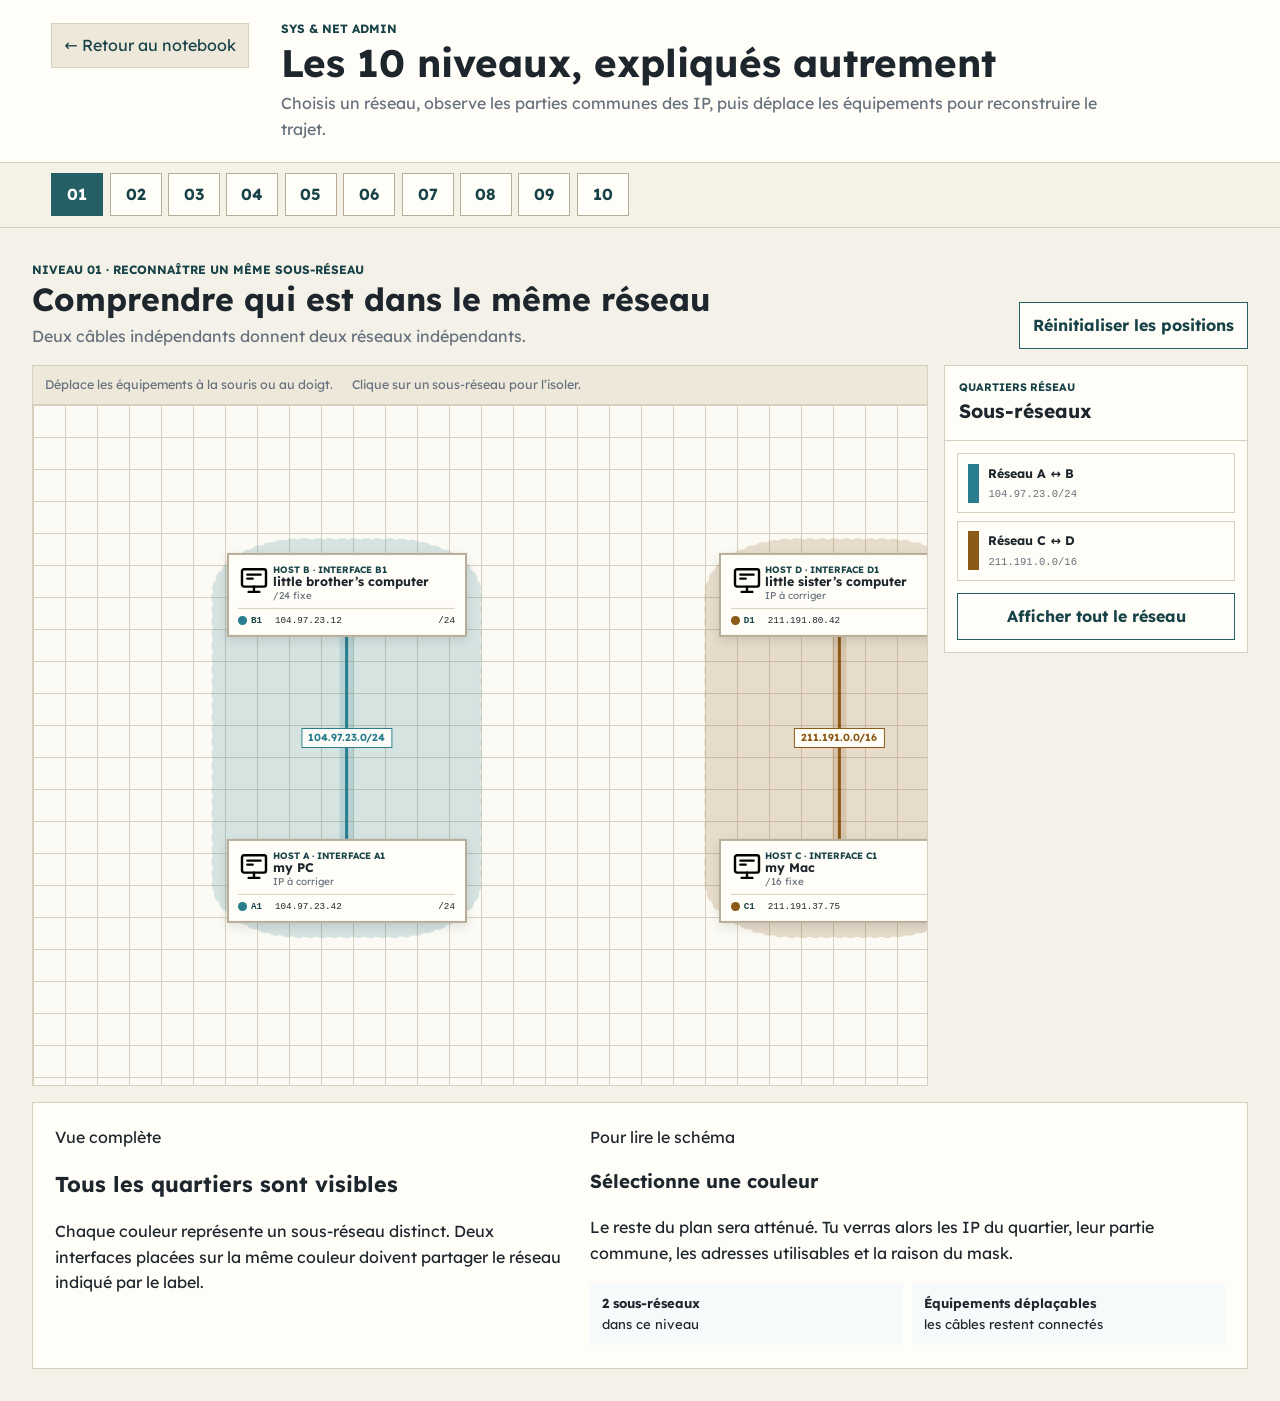
==== net-practice-visual.html @ 6c93b632 "Random Commit" ====
<!doctype html>
<html lang="fr">
  <head>
    <meta charset="utf-8">
    <meta name="viewport" content="width=device-width, initial-scale=1">
    <title>NetPractice - Les 10 niveaux expliqués autrement</title>
    <meta
      name="description"
      content="Visualisation interactive des dix niveaux NetPractice : sous-réseaux, interfaces, IP communes et choix des masks."
    >
    <link rel="stylesheet" href="styles/net-practice-visual.css">
  </head>
  <body>
    <a class="skip-link" href="#visual-main">Aller au schéma</a>

    <header class="visual-header">
      <a class="back-link" href="index.html">← Retour au notebook</a>
      <div>
        <p>Sys & Net Admin</p>
        <h1>Les 10 niveaux, expliqués autrement</h1>
        <span>Choisis un réseau, observe les parties communes des IP, puis déplace les équipements pour reconstruire le trajet.</span>
      </div>
    </header>

    <nav class="level-selector" aria-label="Choisir un niveau">
      <div id="level-tabs" role="tablist"></div>
    </nav>

    <main id="visual-main" class="visual-main">
      <section class="level-introduction">
        <div>
          <p id="level-focus"></p>
          <h2 id="level-title"></h2>
          <span id="level-summary"></span>
        </div>
        <button id="reset-layout" type="button">Réinitialiser les positions</button>
      </section>

      <section class="visual-workspace">
        <div class="map-column">
          <div class="map-help">
            <span>Déplace les équipements à la souris ou au doigt.</span>
            <span>Clique sur un sous-réseau pour l’isoler.</span>
          </div>
          <div id="map-scroll" class="map-scroll">
            <div id="network-map" class="network-map" aria-label="Schéma interactif du niveau"></div>
          </div>
        </div>

        <aside class="subnet-panel" aria-label="Sous-réseaux du niveau">
          <div class="panel-heading">
            <p>Quartiers réseau</p>
            <h2>Sous-réseaux</h2>
          </div>
          <div id="subnet-list" class="subnet-list"></div>
          <button id="show-all-subnets" class="show-all" type="button">Afficher tout le réseau</button>
        </aside>
      </section>

      <section id="subnet-explanation" class="subnet-explanation" aria-live="polite"></section>
    </main>

    <script src="data/net-practice-levels.js"></script>
    <script src="data/net-practice-diagram-details.js"></script>
    <script src="data/net-practice-visual.js"></script>
    <script src="scripts/net-practice-visual.js"></script>
  </body>
</html>
---- styles/net-practice-visual.css ----
@import url("https://fonts.googleapis.com/css2?family=Lexend:wght@400;500;600;700&display=swap");

:root {
  --bg: #f4f1e8;
  --surface: #fffdf7;
  --surface-muted: #eee8da;
  --ink: #1d252d;
  --muted: #66717d;
  --line: #d8d0be;
  --line-strong: #b7ac97;
  --accent: #235f65;
  --accent-dark: #174348;
  --focus: #1d70b8;
  --code: #101820;
  --subnet-1: #287d8e;
  --subnet-2: #8a5a16;
  --subnet-3: #6c5a9b;
  --subnet-4: #39794f;
  --subnet-5: #a34b63;
}

* {
  box-sizing: border-box;
}

html {
  scroll-behavior: smooth;
}

body {
  min-width: 0;
  min-height: 100vh;
  margin: 0;
  background: var(--bg);
  color: var(--ink);
  font-family: "Lexend", system-ui, sans-serif;
  line-height: 1.6;
}

button,
a {
  font: inherit;
}

button {
  cursor: pointer;
}

button:focus-visible,
a:focus-visible,
.visual-node:focus-visible {
  outline: 3px solid var(--focus);
  outline-offset: 3px;
}

.skip-link {
  position: fixed;
  z-index: 20;
  top: 0.6rem;
  left: 0.6rem;
  transform: translateY(-160%);
  background: var(--ink);
  color: white;
  padding: 0.5rem 0.7rem;
}

.skip-link:focus {
  transform: none;
}

.visual-header {
  display: grid;
  grid-template-columns: auto minmax(0, 1fr);
  gap: clamp(1rem, 3vw, 2rem);
  align-items: start;
  border-bottom: 1px solid var(--line);
  background: var(--surface);
  padding: 1.2rem clamp(1rem, 4vw, 3.5rem);
}

.back-link {
  margin-top: 0.25rem;
  border: 1px solid var(--line);
  background: var(--surface-muted);
  color: var(--accent-dark);
  padding: 0.55rem 0.75rem;
  text-decoration: none;
}

.visual-header p,
.visual-header h1,
.visual-header span {
  margin: 0;
}

.visual-header p {
  color: var(--accent-dark);
  font-size: 0.75rem;
  font-weight: 700;
  text-transform: uppercase;
}

.visual-header h1 {
  margin-top: 0.15rem;
  font-size: clamp(1.6rem, 3vw, 2.45rem);
  line-height: 1.15;
}

.visual-header span {
  display: block;
  max-width: 85ch;
  margin-top: 0.4rem;
  color: var(--muted);
}

.level-selector {
  position: sticky;
  z-index: 10;
  top: 0;
  overflow-x: auto;
  border-bottom: 1px solid var(--line);
  background: rgb(244 241 232 / 0.96);
  padding: 0.65rem clamp(1rem, 4vw, 3.5rem);
  backdrop-filter: blur(8px);
}

#level-tabs {
  display: grid;
  grid-auto-flow: column;
  grid-auto-columns: 3.25rem;
  gap: 0.4rem;
  width: max-content;
}

.level-tab {
  height: 2.7rem;
  border: 1px solid var(--line-strong);
  background: var(--surface);
  color: var(--accent-dark);
  font-weight: 700;
}

.level-tab[aria-selected="true"] {
  border-color: var(--accent);
  background: var(--accent);
  color: white;
}

.visual-main {
  width: min(100%, 1680px);
  margin: 0 auto;
  padding: clamp(1rem, 3vw, 2rem);
}

.level-introduction {
  display: flex;
  gap: 1rem;
  align-items: end;
  justify-content: space-between;
  margin-bottom: 1rem;
}

.level-introduction p,
.level-introduction h2,
.level-introduction span {
  margin: 0;
}

.level-introduction p {
  color: var(--accent-dark);
  font-size: 0.75rem;
  font-weight: 700;
  text-transform: uppercase;
}

.level-introduction h2 {
  margin-top: 0.1rem;
  font-size: clamp(1.4rem, 2.5vw, 2rem);
  line-height: 1.2;
}

.level-introduction span {
  display: block;
  margin-top: 0.3rem;
  color: var(--muted);
}

#reset-layout,
.show-all {
  flex: none;
  border: 1px solid var(--accent);
  background: var(--surface);
  color: var(--accent-dark);
  padding: 0.6rem 0.8rem;
  font-weight: 700;
}

.visual-workspace {
  display: grid;
  grid-template-columns: minmax(0, 1fr) 19rem;
  gap: 1rem;
  align-items: start;
}

.map-column,
.subnet-panel,
.subnet-explanation {
  border: 1px solid var(--line);
  background: var(--surface);
}

.map-help {
  display: flex;
  flex-wrap: wrap;
  gap: 0.4rem 1.2rem;
  border-bottom: 1px solid var(--line);
  background: var(--surface-muted);
  padding: 0.55rem 0.75rem;
  color: var(--muted);
  font-size: 0.78rem;
}

.map-scroll {
  overflow-x: auto;
}

.network-map {
  position: relative;
  width: max(100%, 1120px);
  min-height: 680px;
  overflow: hidden;
  background:
    linear-gradient(var(--line) 1px, transparent 1px),
    linear-gradient(90deg, var(--line) 1px, transparent 1px),
    #fcfaf4;
  background-size: 2rem 2rem;
  user-select: none;
}

.visual-cables,
.subnet-areas {
  position: absolute;
  inset: 0;
  width: 100%;
  height: 100%;
  pointer-events: none;
}

.subnet-area {
  vector-effect: non-scaling-stroke;
  stroke-width: 2;
  stroke-dasharray: 7 5;
  rx: 8;
  opacity: 0.18;
  transition: opacity 150ms ease;
}

.visual-link-band,
.visual-link {
  vector-effect: non-scaling-stroke;
  stroke-linecap: round;
  transition: opacity 150ms ease;
}

.visual-link-band {
  stroke-width: 14;
  opacity: 0.16;
}

.visual-link {
  stroke-width: 3;
}

.subnet-label {
  position: absolute;
  z-index: 2;
  transform: translate(-50%, -50%);
  border: 1px solid currentColor;
  background: var(--surface);
  padding: 0.18rem 0.38rem;
  font-size: 0.64rem;
  font-weight: 700;
  line-height: 1.2;
  pointer-events: none;
}

.visual-node {
  position: absolute;
  z-index: 3;
  transform: translate(-50%, -50%);
  display: grid;
  grid-template-columns: 2.15rem minmax(0, 1fr);
  width: 15rem;
  border: 2px solid var(--line-strong);
  background: var(--surface);
  padding: 0.55rem 0.6rem;
  box-shadow: 0 4px 10px rgb(29 37 45 / 0.12);
  cursor: grab;
  touch-action: none;
  transition: opacity 150ms ease, box-shadow 120ms ease, border-color 120ms ease;
}

.visual-node.is-dragging {
  z-index: 8;
  border-color: var(--focus);
  box-shadow: 0 10px 24px rgb(29 37 45 / 0.24);
  cursor: grabbing;
}

.visual-node img {
  grid-row: 1 / 4;
  width: 2rem;
  height: 2rem;
}

.visual-node small,
.visual-node strong,
.visual-node > span {
  display: block;
  min-width: 0;
}

.visual-node small {
  color: var(--accent-dark);
  font-size: 0.58rem;
  font-weight: 700;
  line-height: 1.2;
  text-transform: uppercase;
}

.visual-node strong {
  font-size: 0.78rem;
  line-height: 1.2;
  overflow-wrap: anywhere;
}

.visual-node > span {
  color: var(--muted);
  font-size: 0.62rem;
  line-height: 1.2;
}

.visual-node-data {
  grid-column: 1 / -1;
  display: grid;
  gap: 0.25rem;
  margin-top: 0.4rem;
  border-top: 1px solid var(--line);
  padding-top: 0.35rem;
}

.visual-interface,
.visual-route {
  display: grid;
  grid-template-columns: 2.1rem minmax(0, 1fr) auto;
  gap: 0.2rem;
  align-items: center;
  min-width: 0;
  font-family: "SFMono-Regular", Consolas, monospace;
  font-size: 0.58rem;
  line-height: 1.25;
}

.visual-interface b {
  display: flex;
  gap: 0.25rem;
  align-items: center;
  color: var(--accent-dark);
}

.subnet-dot {
  width: 0.55rem;
  height: 0.55rem;
  border-radius: 50%;
  background: var(--subnet-color);
}

.visual-route {
  grid-template-columns: minmax(0, 1fr) auto minmax(0, 1fr);
  border-top: 1px dashed var(--line);
  padding-top: 0.22rem;
}

.visual-route-label {
  margin-top: 0.12rem;
  color: var(--accent-dark);
  font-size: 0.55rem;
  font-weight: 700;
  text-transform: uppercase;
}

.is-dimmed {
  opacity: 0.18 !important;
}

.subnet-panel {
  position: sticky;
  top: 4.4rem;
  max-height: calc(100vh - 5.4rem);
  overflow-y: auto;
}

.panel-heading {
  border-bottom: 1px solid var(--line);
  padding: 0.8rem 0.9rem;
}

.panel-heading p,
.panel-heading h2 {
  margin: 0;
}

.panel-heading p {
  color: var(--accent-dark);
  font-size: 0.68rem;
  font-weight: 700;
  text-transform: uppercase;
}

.panel-heading h2 {
  font-size: 1.2rem;
}

.subnet-list {
  display: grid;
  gap: 0.45rem;
  padding: 0.75rem;
}

.subnet-button {
  display: grid;
  grid-template-columns: 0.75rem minmax(0, 1fr);
  gap: 0.55rem;
  width: 100%;
  border: 1px solid var(--line);
  background: var(--surface);
  color: var(--ink);
  padding: 0.6rem;
  text-align: left;
}

.subnet-button[aria-pressed="true"] {
  border-color: var(--subnet-color);
  box-shadow: inset 4px 0 0 var(--subnet-color);
}

.subnet-button > span:first-child {
  width: 0.7rem;
  height: 100%;
  min-height: 2.4rem;
  background: var(--subnet-color);
}

.subnet-button strong,
.subnet-button small {
  display: block;
}

.subnet-button strong {
  font-size: 0.78rem;
}

.subnet-button small {
  margin-top: 0.15rem;
  color: var(--muted);
  font-family: "SFMono-Regular", Consolas, monospace;
  font-size: 0.66rem;
}

.show-all {
  width: calc(100% - 1.5rem);
  margin: 0 0.75rem 0.75rem;
}

.subnet-explanation {
  display: grid;
  grid-template-columns: minmax(0, 0.9fr) minmax(0, 1.1fr);
  gap: 1rem;
  margin-top: 1rem;
  padding: clamp(1rem, 2vw, 1.4rem);
}

.subnet-explanation h2,
.subnet-explanation h3,
.subnet-explanation p {
  margin-top: 0;
}

.subnet-explanation h2 {
  font-size: 1.35rem;
}

.explanation-code {
  border-left: 5px solid var(--subnet-color);
  background: var(--surface-muted);
  padding: 0.85rem 1rem;
}

.interface-comparison {
  display: grid;
  gap: 0.4rem;
}

.comparison-row {
  display: grid;
  grid-template-columns: 3.2rem minmax(0, 1fr);
  gap: 0.6rem;
  align-items: center;
  border-bottom: 1px solid var(--line);
  padding: 0.45rem 0;
}

.comparison-row code {
  overflow-wrap: anywhere;
  font-size: 0.85rem;
}

.common-part {
  background: color-mix(in srgb, var(--subnet-color) 22%, white);
  color: var(--ink);
  padding: 0.05rem 0.12rem;
  font-weight: 700;
}

.network-facts {
  display: grid;
  grid-template-columns: repeat(2, minmax(0, 1fr));
  gap: 0.6rem;
  margin-top: 0.8rem;
}

.network-facts p {
  margin: 0;
  border-left: 4px solid var(--subnet-color);
  background: #f7fafb;
  padding: 0.65rem 0.75rem;
  font-size: 0.82rem;
}

@media (max-width: 1050px) {
  .visual-workspace {
    grid-template-columns: 1fr;
  }

  .subnet-panel {
    position: static;
    max-height: none;
  }

  .subnet-list {
    grid-template-columns: repeat(2, minmax(0, 1fr));
  }
}

@media (max-width: 680px) {
  .visual-header {
    grid-template-columns: 1fr;
  }

  .back-link {
    width: fit-content;
  }

  .level-introduction {
    align-items: stretch;
    flex-direction: column;
  }

  .subnet-list,
  .subnet-explanation,
  .network-facts {
    grid-template-columns: 1fr;
  }

  .network-map {
    min-height: 700px;
  }
}

@media (prefers-reduced-motion: reduce) {
  html {
    scroll-behavior: auto;
  }
}
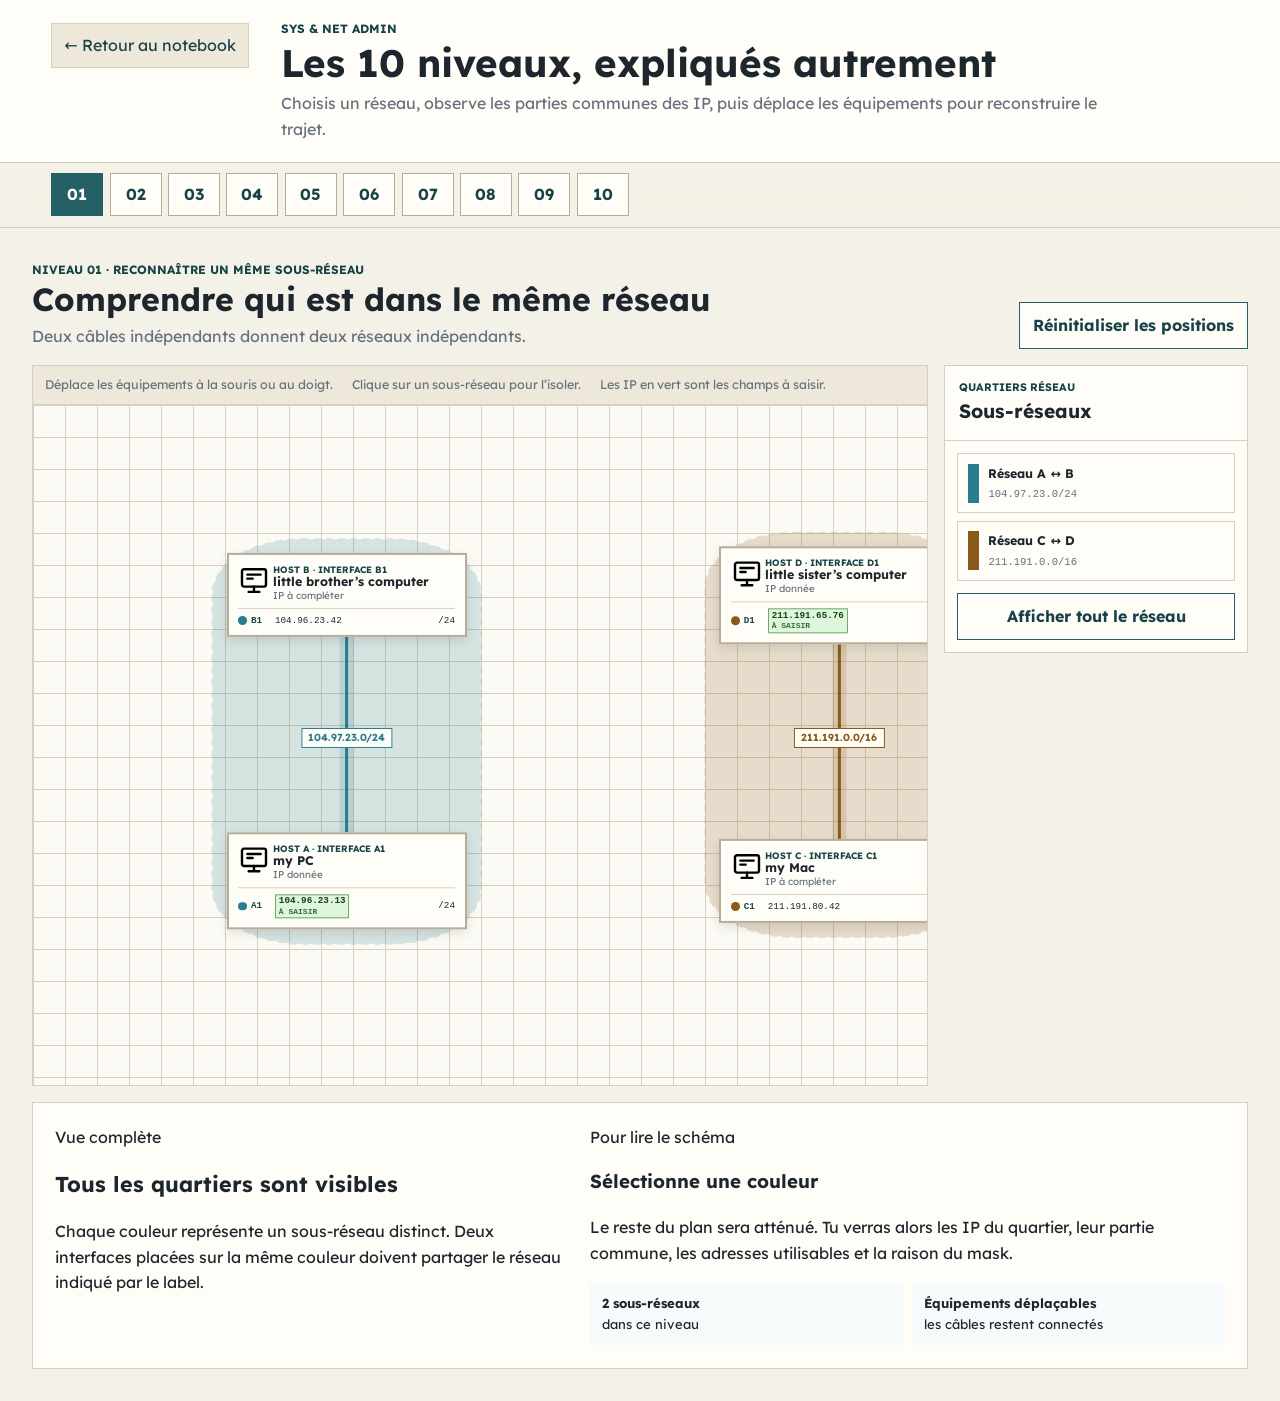
==== commit 69f98861: "Random Commit" ====
--- a/net-practice-visual.html
+++ b/net-practice-visual.html
@@ -41,6 +41,7 @@
           <div class="map-help">
             <span>Déplace les équipements à la souris ou au doigt.</span>
             <span>Clique sur un sous-réseau pour l’isoler.</span>
+            <span>Les IP en vert sont les champs à saisir.</span>
           </div>
           <div id="map-scroll" class="map-scroll">
             <div id="network-map" class="network-map" aria-label="Schéma interactif du niveau"></div>
--- a/styles/net-practice-visual.css
+++ b/styles/net-practice-visual.css
@@ -368,6 +368,22 @@
   color: var(--accent-dark);
 }
 
+.visual-interface .visual-value-asked {
+  border: 1px solid #69ad68;
+  background: #dff6dc;
+  padding: 0.05rem 0.18rem;
+  color: #143f1a;
+  font-weight: 800;
+  justify-self: start;
+}
+
+.visual-interface .visual-value-asked small {
+  color: #2f6f36;
+  font-size: 0.5rem;
+  font-weight: 800;
+  text-transform: uppercase;
+}
+
 .subnet-dot {
   width: 0.55rem;
   height: 0.55rem;
